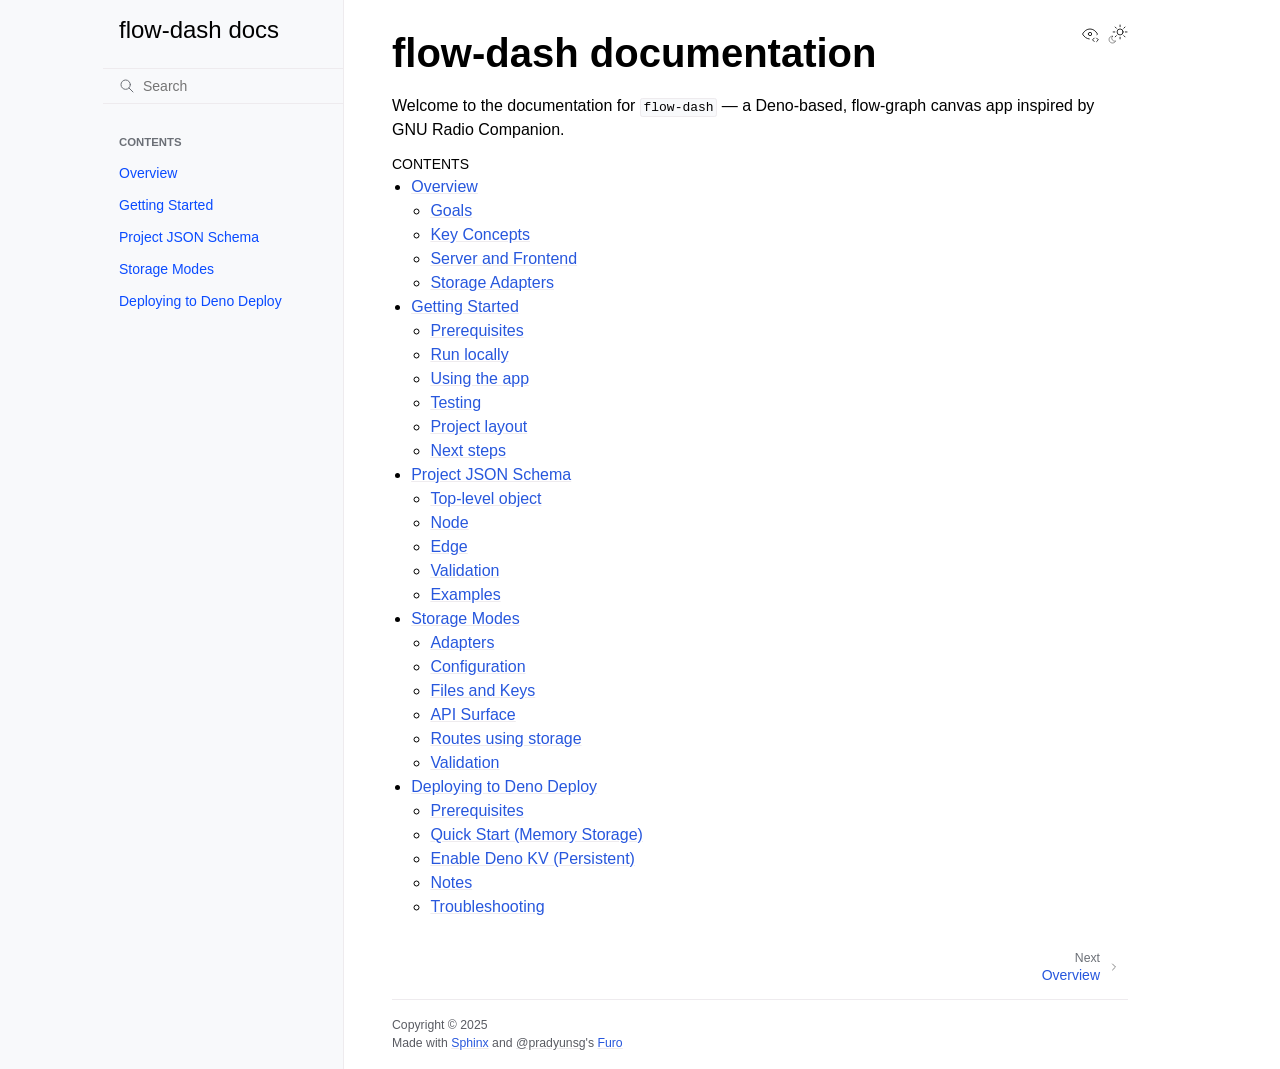
==== docs/_build/html/index.html @ 39cfc1a8 "Initial Commit attempting to eliminate Sphinx venv." ====
<!doctype html>
<html class="no-js" lang="en" data-content_root="./">
  <head><meta charset="utf-8">
    <meta name="viewport" content="width=device-width,initial-scale=1">
    <meta name="color-scheme" content="light dark"><meta name="viewport" content="width=device-width, initial-scale=1" />
<link rel="index" title="Index" href="genindex.html"><link rel="search" title="Search" href="search.html"><link rel="next" title="Overview" href="overview.html">

    <!-- Generated with Sphinx 8.2.3 and Furo 2025.09.25 -->
        <title>flow-dash docs</title>
      <link rel="stylesheet" type="text/css" href="_static/pygments.css?v=d111a655" />
    <link rel="stylesheet" type="text/css" href="_static/styles/furo.css?v=580074bf" />
    <link rel="stylesheet" type="text/css" href="_static/styles/furo-extensions.css?v=8dab3a3b" />
    
    


<style>
  body {
    --color-code-background: #f2f2f2;
  --color-code-foreground: #1e1e1e;
  
  }
  @media not print {
    body[data-theme="dark"] {
      --color-code-background: #202020;
  --color-code-foreground: #d0d0d0;
  
    }
    @media (prefers-color-scheme: dark) {
      body:not([data-theme="light"]) {
        --color-code-background: #202020;
  --color-code-foreground: #d0d0d0;
  
      }
    }
  }
</style></head>
  <body>
    
    <script>
      document.body.dataset.theme = localStorage.getItem("theme") || "auto";
    </script>
    

<svg xmlns="http://www.w3.org/2000/svg" style="display: none;">
  <symbol id="svg-toc" viewBox="0 0 24 24">
    <title>Contents</title>
    <svg stroke="currentColor" fill="currentColor" stroke-width="0" viewBox="0 0 1024 1024">
      <path d="M408 442h480c4.4 0 8-3.6 8-8v-56c0-4.4-3.6-8-8-8H408c-4.4 0-8 3.6-8 8v56c0 4.4 3.6 8 8 8zm-8 204c0 4.4 3.6 8 8 8h480c4.4 0 8-3.6 8-8v-56c0-4.4-3.6-8-8-8H408c-4.4 0-8 3.6-8 8v56zm504-486H120c-4.4 0-8 3.6-8 8v56c0 4.4 3.6 8 8 8h784c4.4 0 8-3.6 8-8v-56c0-4.4-3.6-8-8-8zm0 632H120c-4.4 0-8 3.6-8 8v56c0 4.4 3.6 8 8 8h784c4.4 0 8-3.6 8-8v-56c0-4.4-3.6-8-8-8zM115.4 518.9L271.7 642c5.8 4.6 14.4.5 14.4-6.9V388.9c0-7.4-8.5-11.5-14.4-6.9L115.4 505.1a8.74 8.74 0 0 0 0 13.8z"/>
    </svg>
  </symbol>
  <symbol id="svg-menu" viewBox="0 0 24 24">
    <title>Menu</title>
    <svg xmlns="http://www.w3.org/2000/svg" viewBox="0 0 24 24" fill="none" stroke="currentColor"
      stroke-width="2" stroke-linecap="round" stroke-linejoin="round" class="feather-menu">
      <line x1="3" y1="12" x2="21" y2="12"></line>
      <line x1="3" y1="6" x2="21" y2="6"></line>
      <line x1="3" y1="18" x2="21" y2="18"></line>
    </svg>
  </symbol>
  <symbol id="svg-arrow-right" viewBox="0 0 24 24">
    <title>Expand</title>
    <svg xmlns="http://www.w3.org/2000/svg" viewBox="0 0 24 24" fill="none" stroke="currentColor"
      stroke-width="2" stroke-linecap="round" stroke-linejoin="round" class="feather-chevron-right">
      <polyline points="9 18 15 12 9 6"></polyline>
    </svg>
  </symbol>
  <symbol id="svg-sun" viewBox="0 0 24 24">
    <title>Light mode</title>
    <svg xmlns="http://www.w3.org/2000/svg" viewBox="0 0 24 24" fill="none" stroke="currentColor"
      stroke-width="1" stroke-linecap="round" stroke-linejoin="round" class="feather-sun">
      <circle cx="12" cy="12" r="5"></circle>
      <line x1="12" y1="1" x2="12" y2="3"></line>
      <line x1="12" y1="21" x2="12" y2="23"></line>
      <line x1="4.22" y1="4.22" x2="5.64" y2="5.64"></line>
      <line x1="18.36" y1="18.36" x2="19.78" y2="19.78"></line>
      <line x1="1" y1="12" x2="3" y2="12"></line>
      <line x1="21" y1="12" x2="23" y2="12"></line>
      <line x1="4.22" y1="19.78" x2="5.64" y2="18.36"></line>
      <line x1="18.36" y1="5.64" x2="19.78" y2="4.22"></line>
    </svg>
  </symbol>
  <symbol id="svg-moon" viewBox="0 0 24 24">
    <title>Dark mode</title>
    <svg xmlns="http://www.w3.org/2000/svg" viewBox="0 0 24 24" fill="none" stroke="currentColor"
      stroke-width="1" stroke-linecap="round" stroke-linejoin="round" class="icon-tabler-moon">
      <path stroke="none" d="M0 0h24v24H0z" fill="none" />
      <path d="M12 3c.132 0 .263 0 .393 0a7.5 7.5 0 0 0 7.92 12.446a9 9 0 1 1 -8.313 -12.454z" />
    </svg>
  </symbol>
  <symbol id="svg-sun-with-moon" viewBox="0 0 24 24">
    <title>Auto light/dark, in light mode</title>
    <svg xmlns="http://www.w3.org/2000/svg" viewBox="0 0 24 24" fill="none" stroke="currentColor"
      stroke-width="1" stroke-linecap="round" stroke-linejoin="round"
      class="icon-custom-derived-from-feather-sun-and-tabler-moon">
      <path style="opacity: 50%" d="M 5.411 14.504 C 5.471 14.504 5.532 14.504 5.591 14.504 C 3.639 16.319 4.383 19.569 6.931 20.352 C 7.693 20.586 8.512 20.551 9.25 20.252 C 8.023 23.207 4.056 23.725 2.11 21.184 C 0.166 18.642 1.702 14.949 4.874 14.536 C 5.051 14.512 5.231 14.5 5.411 14.5 L 5.411 14.504 Z"/>
      <line x1="14.5" y1="3.25" x2="14.5" y2="1.25"/>
      <line x1="14.5" y1="15.85" x2="14.5" y2="17.85"/>
      <line x1="10.044" y1="5.094" x2="8.63" y2="3.68"/>
      <line x1="19" y1="14.05" x2="20.414" y2="15.464"/>
      <line x1="8.2" y1="9.55" x2="6.2" y2="9.55"/>
      <line x1="20.8" y1="9.55" x2="22.8" y2="9.55"/>
      <line x1="10.044" y1="14.006" x2="8.63" y2="15.42"/>
      <line x1="19" y1="5.05" x2="20.414" y2="3.636"/>
      <circle cx="14.5" cy="9.55" r="3.6"/>
    </svg>
  </symbol>
  <symbol id="svg-moon-with-sun" viewBox="0 0 24 24">
    <title>Auto light/dark, in dark mode</title>
    <svg xmlns="http://www.w3.org/2000/svg" viewBox="0 0 24 24" fill="none" stroke="currentColor"
      stroke-width="1" stroke-linecap="round" stroke-linejoin="round"
      class="icon-custom-derived-from-feather-sun-and-tabler-moon">
      <path d="M 8.282 7.007 C 8.385 7.007 8.494 7.007 8.595 7.007 C 5.18 10.184 6.481 15.869 10.942 17.24 C 12.275 17.648 13.706 17.589 15 17.066 C 12.851 22.236 5.91 23.143 2.505 18.696 C -0.897 14.249 1.791 7.786 7.342 7.063 C 7.652 7.021 7.965 7 8.282 7 L 8.282 7.007 Z"/>
      <line style="opacity: 50%" x1="18" y1="3.705" x2="18" y2="2.5"/>
      <line style="opacity: 50%" x1="18" y1="11.295" x2="18" y2="12.5"/>
      <line style="opacity: 50%" x1="15.316" y1="4.816" x2="14.464" y2="3.964"/>
      <line style="opacity: 50%" x1="20.711" y1="10.212" x2="21.563" y2="11.063"/>
      <line style="opacity: 50%" x1="14.205" y1="7.5" x2="13.001" y2="7.5"/>
      <line style="opacity: 50%" x1="21.795" y1="7.5" x2="23" y2="7.5"/>
      <line style="opacity: 50%" x1="15.316" y1="10.184" x2="14.464" y2="11.036"/>
      <line style="opacity: 50%" x1="20.711" y1="4.789" x2="21.563" y2="3.937"/>
      <circle style="opacity: 50%" cx="18" cy="7.5" r="2.169"/>
    </svg>
  </symbol>
  <symbol id="svg-pencil" viewBox="0 0 24 24">
    <svg xmlns="http://www.w3.org/2000/svg" viewBox="0 0 24 24" fill="none" stroke="currentColor"
      stroke-width="1" stroke-linecap="round" stroke-linejoin="round" class="icon-tabler-pencil-code">
      <path d="M4 20h4l10.5 -10.5a2.828 2.828 0 1 0 -4 -4l-10.5 10.5v4" />
      <path d="M13.5 6.5l4 4" />
      <path d="M20 21l2 -2l-2 -2" />
      <path d="M17 17l-2 2l2 2" />
    </svg>
  </symbol>
  <symbol id="svg-eye" viewBox="0 0 24 24">
    <svg xmlns="http://www.w3.org/2000/svg" viewBox="0 0 24 24" fill="none" stroke="currentColor"
      stroke-width="1" stroke-linecap="round" stroke-linejoin="round" class="icon-tabler-eye-code">
      <path stroke="none" d="M0 0h24v24H0z" fill="none" />
      <path d="M10 12a2 2 0 1 0 4 0a2 2 0 0 0 -4 0" />
      <path
        d="M11.11 17.958c-3.209 -.307 -5.91 -2.293 -8.11 -5.958c2.4 -4 5.4 -6 9 -6c3.6 0 6.6 2 9 6c-.21 .352 -.427 .688 -.647 1.008" />
      <path d="M20 21l2 -2l-2 -2" />
      <path d="M17 17l-2 2l2 2" />
    </svg>
  </symbol>
</svg>

<input type="checkbox" class="sidebar-toggle" name="__navigation" id="__navigation" aria-label="Toggle site navigation sidebar">
<input type="checkbox" class="sidebar-toggle" name="__toc" id="__toc" aria-label="Toggle table of contents sidebar">
<label class="overlay sidebar-overlay" for="__navigation"></label>
<label class="overlay toc-overlay" for="__toc"></label>

<a class="skip-to-content muted-link" href="#furo-main-content">Skip to content</a>



<div class="page">
  <header class="mobile-header">
    <div class="header-left">
      <label class="nav-overlay-icon" for="__navigation">
        <span class="icon"><svg><use href="#svg-menu"></use></svg></span>
      </label>
    </div>
    <div class="header-center">
      <a href="#"><div class="brand">flow-dash docs</div></a>
    </div>
    <div class="header-right">
      <div class="theme-toggle-container theme-toggle-header">
        <button class="theme-toggle" aria-label="Toggle Light / Dark / Auto color theme">
          <svg class="theme-icon-when-auto-light"><use href="#svg-sun-with-moon"></use></svg>
          <svg class="theme-icon-when-auto-dark"><use href="#svg-moon-with-sun"></use></svg>
          <svg class="theme-icon-when-dark"><use href="#svg-moon"></use></svg>
          <svg class="theme-icon-when-light"><use href="#svg-sun"></use></svg>
        </button>
      </div>
      <label class="toc-overlay-icon toc-header-icon no-toc" for="__toc">
        <span class="icon"><svg><use href="#svg-toc"></use></svg></span>
      </label>
    </div>
  </header>
  <aside class="sidebar-drawer">
    <div class="sidebar-container">
      
      <div class="sidebar-sticky"><a class="sidebar-brand" href="#">
  
  <span class="sidebar-brand-text">flow-dash docs</span>
  
</a><form class="sidebar-search-container" method="get" action="search.html" role="search">
  <input class="sidebar-search" placeholder="Search" name="q" aria-label="Search">
  <input type="hidden" name="check_keywords" value="yes">
  <input type="hidden" name="area" value="default">
</form>
<div id="searchbox"></div><div class="sidebar-scroll"><div class="sidebar-tree">
  <p class="caption" role="heading"><span class="caption-text">Contents</span></p>
<ul>
<li class="toctree-l1"><a class="reference internal" href="overview.html">Overview</a></li>
<li class="toctree-l1"><a class="reference internal" href="getting_started.html">Getting Started</a></li>
<li class="toctree-l1"><a class="reference internal" href="schema.html">Project JSON Schema</a></li>
<li class="toctree-l1"><a class="reference internal" href="storage.html">Storage Modes</a></li>
<li class="toctree-l1"><a class="reference internal" href="deploy.html">Deploying to Deno Deploy</a></li>
</ul>

</div>
</div>

      </div>
      
    </div>
  </aside>
  <div class="main">
    <div class="content">
      <div class="article-container">
        <a href="#" class="back-to-top muted-link">
          <svg xmlns="http://www.w3.org/2000/svg" viewBox="0 0 24 24">
            <path d="M13 20h-2V8l-5.5 5.5-1.42-1.42L12 4.16l7.92 7.92-1.42 1.42L13 8v12z"></path>
          </svg>
          <span>Back to top</span>
        </a>
        <div class="content-icon-container">
          <div class="view-this-page">
  <a class="muted-link" href="_sources/index.rst.txt" title="View this page">
    <svg><use href="#svg-eye"></use></svg>
    <span class="visually-hidden">View this page</span>
  </a>
</div>
<div class="theme-toggle-container theme-toggle-content">
            <button class="theme-toggle" aria-label="Toggle Light / Dark / Auto color theme">
              <svg class="theme-icon-when-auto-light"><use href="#svg-sun-with-moon"></use></svg>
              <svg class="theme-icon-when-auto-dark"><use href="#svg-moon-with-sun"></use></svg>
              <svg class="theme-icon-when-dark"><use href="#svg-moon"></use></svg>
              <svg class="theme-icon-when-light"><use href="#svg-sun"></use></svg>
            </button>
          </div>
          <label class="toc-overlay-icon toc-content-icon no-toc" for="__toc">
            <span class="icon"><svg><use href="#svg-toc"></use></svg></span>
          </label>
        </div>
        <article role="main" id="furo-main-content">
          <section id="flow-dash-documentation">
<h1>flow-dash documentation<a class="headerlink" href="#flow-dash-documentation" title="Link to this heading">¶</a></h1>
<p>Welcome to the documentation for <code class="docutils literal notranslate"><span class="pre">flow-dash</span></code> — a Deno-based, flow-graph canvas app inspired by GNU Radio Companion.</p>
<div class="toctree-wrapper compound">
<p class="caption" role="heading"><span class="caption-text">Contents</span></p>
<ul>
<li class="toctree-l1"><a class="reference internal" href="overview.html">Overview</a><ul>
<li class="toctree-l2"><a class="reference internal" href="overview.html#goals">Goals</a></li>
<li class="toctree-l2"><a class="reference internal" href="overview.html#key-concepts">Key Concepts</a></li>
<li class="toctree-l2"><a class="reference internal" href="overview.html#server-and-frontend">Server and Frontend</a></li>
<li class="toctree-l2"><a class="reference internal" href="overview.html#storage-adapters">Storage Adapters</a></li>
</ul>
</li>
<li class="toctree-l1"><a class="reference internal" href="getting_started.html">Getting Started</a><ul>
<li class="toctree-l2"><a class="reference internal" href="getting_started.html#prerequisites">Prerequisites</a></li>
<li class="toctree-l2"><a class="reference internal" href="getting_started.html#run-locally">Run locally</a></li>
<li class="toctree-l2"><a class="reference internal" href="getting_started.html#using-the-app">Using the app</a></li>
<li class="toctree-l2"><a class="reference internal" href="getting_started.html#testing">Testing</a></li>
<li class="toctree-l2"><a class="reference internal" href="getting_started.html#project-layout">Project layout</a></li>
<li class="toctree-l2"><a class="reference internal" href="getting_started.html#next-steps">Next steps</a></li>
</ul>
</li>
<li class="toctree-l1"><a class="reference internal" href="schema.html">Project JSON Schema</a><ul>
<li class="toctree-l2"><a class="reference internal" href="schema.html#top-level-object">Top-level object</a></li>
<li class="toctree-l2"><a class="reference internal" href="schema.html#node">Node</a></li>
<li class="toctree-l2"><a class="reference internal" href="schema.html#edge">Edge</a></li>
<li class="toctree-l2"><a class="reference internal" href="schema.html#validation">Validation</a></li>
<li class="toctree-l2"><a class="reference internal" href="schema.html#examples">Examples</a></li>
</ul>
</li>
<li class="toctree-l1"><a class="reference internal" href="storage.html">Storage Modes</a><ul>
<li class="toctree-l2"><a class="reference internal" href="storage.html#adapters">Adapters</a></li>
<li class="toctree-l2"><a class="reference internal" href="storage.html#configuration">Configuration</a></li>
<li class="toctree-l2"><a class="reference internal" href="storage.html#files-and-keys">Files and Keys</a></li>
<li class="toctree-l2"><a class="reference internal" href="storage.html#api-surface">API Surface</a></li>
<li class="toctree-l2"><a class="reference internal" href="storage.html#routes-using-storage">Routes using storage</a></li>
<li class="toctree-l2"><a class="reference internal" href="storage.html#validation">Validation</a></li>
</ul>
</li>
<li class="toctree-l1"><a class="reference internal" href="deploy.html">Deploying to Deno Deploy</a><ul>
<li class="toctree-l2"><a class="reference internal" href="deploy.html#prerequisites">Prerequisites</a></li>
<li class="toctree-l2"><a class="reference internal" href="deploy.html#quick-start-memory-storage">Quick Start (Memory Storage)</a></li>
<li class="toctree-l2"><a class="reference internal" href="deploy.html#enable-deno-kv-persistent">Enable Deno KV (Persistent)</a></li>
<li class="toctree-l2"><a class="reference internal" href="deploy.html#notes">Notes</a></li>
<li class="toctree-l2"><a class="reference internal" href="deploy.html#troubleshooting">Troubleshooting</a></li>
</ul>
</li>
</ul>
</div>
</section>

        </article>
      </div>
      <footer>
        
        <div class="related-pages">
          <a class="next-page" href="overview.html">
              <div class="page-info">
                <div class="context">
                  <span>Next</span>
                </div>
                <div class="title">Overview</div>
              </div>
              <svg class="furo-related-icon"><use href="#svg-arrow-right"></use></svg>
            </a>
          
        </div>
        <div class="bottom-of-page">
          <div class="left-details">
            <div class="copyright">
                Copyright &#169; 2025
            </div>
            Made with <a href="https://www.sphinx-doc.org/">Sphinx</a> and <a class="muted-link" href="https://pradyunsg.me">@pradyunsg</a>'s
            
            <a href="https://github.com/pradyunsg/furo">Furo</a>
            
          </div>
          <div class="right-details">
            
          </div>
        </div>
        
      </footer>
    </div>
    <aside class="toc-drawer no-toc">
      
      
      
    </aside>
  </div>
</div><script src="_static/documentation_options.js?v=5929fcd5"></script>
    <script src="_static/doctools.js?v=9bcbadda"></script>
    <script src="_static/sphinx_highlight.js?v=dc90522c"></script>
    <script src="_static/scripts/furo.js?v=46bd48cc"></script>
    </body>
</html>
---- docs/_build/html/_static/pygments.css ----
.highlight pre { line-height: 125%; }
.highlight td.linenos .normal { color: inherit; background-color: transparent; padding-left: 5px; padding-right: 5px; }
.highlight span.linenos { color: inherit; background-color: transparent; padding-left: 5px; padding-right: 5px; }
.highlight td.linenos .special { color: #000000; background-color: #ffffc0; padding-left: 5px; padding-right: 5px; }
.highlight span.linenos.special { color: #000000; background-color: #ffffc0; padding-left: 5px; padding-right: 5px; }
.highlight .hll { background-color: #fdf2e2 }
.highlight { background: #f2f2f2; color: #1E1E1E }
.highlight .c { color: #515151 } /* Comment */
.highlight .err { color: #D71835 } /* Error */
.highlight .k { color: #8045E5 } /* Keyword */
.highlight .l { color: #7F4707 } /* Literal */
.highlight .n { color: #1E1E1E } /* Name */
.highlight .o { color: #163 } /* Operator */
.highlight .p { color: #1E1E1E } /* Punctuation */
.highlight .ch { color: #515151 } /* Comment.Hashbang */
.highlight .cm { color: #515151 } /* Comment.Multiline */
.highlight .cp { color: #515151 } /* Comment.Preproc */
.highlight .cpf { color: #515151 } /* Comment.PreprocFile */
.highlight .c1 { color: #515151 } /* Comment.Single */
.highlight .cs { color: #515151 } /* Comment.Special */
.highlight .gd { color: #00749C } /* Generic.Deleted */
.highlight .ge { font-style: italic } /* Generic.Emph */
.highlight .gh { color: #00749C } /* Generic.Heading */
.highlight .gs { font-weight: bold } /* Generic.Strong */
.highlight .gu { color: #00749C } /* Generic.Subheading */
.highlight .kc { color: #8045E5 } /* Keyword.Constant */
.highlight .kd { color: #8045E5 } /* Keyword.Declaration */
.highlight .kn { color: #8045E5 } /* Keyword.Namespace */
.highlight .kp { color: #8045E5 } /* Keyword.Pseudo */
.highlight .kr { color: #8045E5 } /* Keyword.Reserved */
.highlight .kt { color: #7F4707 } /* Keyword.Type */
.highlight .ld { color: #7F4707 } /* Literal.Date */
.highlight .m { color: #7F4707 } /* Literal.Number */
.highlight .s { color: #163 } /* Literal.String */
.highlight .na { color: #7F4707 } /* Name.Attribute */
.highlight .nb { color: #7F4707 } /* Name.Builtin */
.highlight .nc { color: #00749C } /* Name.Class */
.highlight .no { color: #00749C } /* Name.Constant */
.highlight .nd { color: #7F4707 } /* Name.Decorator */
.highlight .ni { color: #163 } /* Name.Entity */
.highlight .ne { color: #8045E5 } /* Name.Exception */
.highlight .nf { color: #00749C } /* Name.Function */
.highlight .nl { color: #7F4707 } /* Name.Label */
.highlight .nn { color: #1E1E1E } /* Name.Namespace */
.highlight .nx { color: #1E1E1E } /* Name.Other */
.highlight .py { color: #00749C } /* Name.Property */
.highlight .nt { color: #00749C } /* Name.Tag */
.highlight .nv { color: #D71835 } /* Name.Variable */
.highlight .ow { color: #8045E5 } /* Operator.Word */
.highlight .pm { color: #1E1E1E } /* Punctuation.Marker */
.highlight .w { color: #1E1E1E } /* Text.Whitespace */
.highlight .mb { color: #7F4707 } /* Literal.Number.Bin */
.highlight .mf { color: #7F4707 } /* Literal.Number.Float */
.highlight .mh { color: #7F4707 } /* Literal.Number.Hex */
.highlight .mi { color: #7F4707 } /* Literal.Number.Integer */
.highlight .mo { color: #7F4707 } /* Literal.Number.Oct */
.highlight .sa { color: #163 } /* Literal.String.Affix */
.highlight .sb { color: #163 } /* Literal.String.Backtick */
.highlight .sc { color: #163 } /* Literal.String.Char */
.highlight .dl { color: #163 } /* Literal.String.Delimiter */
.highlight .sd { color: #163 } /* Literal.String.Doc */
.highlight .s2 { color: #163 } /* Literal.String.Double */
.highlight .se { color: #163 } /* Literal.String.Escape */
.highlight .sh { color: #163 } /* Literal.String.Heredoc */
.highlight .si { color: #163 } /* Literal.String.Interpol */
.highlight .sx { color: #163 } /* Literal.String.Other */
.highlight .sr { color: #D71835 } /* Literal.String.Regex */
.highlight .s1 { color: #163 } /* Literal.String.Single */
.highlight .ss { color: #00749C } /* Literal.String.Symbol */
.highlight .bp { color: #7F4707 } /* Name.Builtin.Pseudo */
.highlight .fm { color: #00749C } /* Name.Function.Magic */
.highlight .vc { color: #D71835 } /* Name.Variable.Class */
.highlight .vg { color: #D71835 } /* Name.Variable.Global */
.highlight .vi { color: #D71835 } /* Name.Variable.Instance */
.highlight .vm { color: #7F4707 } /* Name.Variable.Magic */
.highlight .il { color: #7F4707 } /* Literal.Number.Integer.Long */
@media not print {
body[data-theme="dark"] .highlight pre { line-height: 125%; }
body[data-theme="dark"] .highlight td.linenos .normal { color: #aaaaaa; background-color: transparent; padding-left: 5px; padding-right: 5px; }
body[data-theme="dark"] .highlight span.linenos { color: #aaaaaa; background-color: transparent; padding-left: 5px; padding-right: 5px; }
body[data-theme="dark"] .highlight td.linenos .special { color: #000000; background-color: #ffffc0; padding-left: 5px; padding-right: 5px; }
body[data-theme="dark"] .highlight span.linenos.special { color: #000000; background-color: #ffffc0; padding-left: 5px; padding-right: 5px; }
body[data-theme="dark"] .highlight .hll { background-color: #404040 }
body[data-theme="dark"] .highlight { background: #202020; color: #D0D0D0 }
body[data-theme="dark"] .highlight .c { color: #ABABAB; font-style: italic } /* Comment */
body[data-theme="dark"] .highlight .err { color: #A61717; background-color: #E3D2D2 } /* Error */
body[data-theme="dark"] .highlight .esc { color: #D0D0D0 } /* Escape */
body[data-theme="dark"] .highlight .g { color: #D0D0D0 } /* Generic */
body[data-theme="dark"] .highlight .k { color: #6EBF26; font-weight: bold } /* Keyword */
body[data-theme="dark"] .highlight .l { color: #D0D0D0 } /* Literal */
body[data-theme="dark"] .highlight .n { color: #D0D0D0 } /* Name */
body[data-theme="dark"] .highlight .o { color: #D0D0D0 } /* Operator */
body[data-theme="dark"] .highlight .x { color: #D0D0D0 } /* Other */
body[data-theme="dark"] .highlight .p { color: #D0D0D0 } /* Punctuation */
body[data-theme="dark"] .highlight .ch { color: #ABABAB; font-style: italic } /* Comment.Hashbang */
body[data-theme="dark"] .highlight .cm { color: #ABABAB; font-style: italic } /* Comment.Multiline */
body[data-theme="dark"] .highlight .cp { color: #FF3A3A; font-weight: bold } /* Comment.Preproc */
body[data-theme="dark"] .highlight .cpf { color: #ABABAB; font-style: italic } /* Comment.PreprocFile */
body[data-theme="dark"] .highlight .c1 { color: #ABABAB; font-style: italic } /* Comment.Single */
body[data-theme="dark"] .highlight .cs { color: #E50808; font-weight: bold; background-color: #520000 } /* Comment.Special */
body[data-theme="dark"] .highlight .gd { color: #FF3A3A } /* Generic.Deleted */
body[data-theme="dark"] .highlight .ge { color: #D0D0D0; font-style: italic } /* Generic.Emph */
body[data-theme="dark"] .highlight .ges { color: #D0D0D0; font-weight: bold; font-style: italic } /* Generic.EmphStrong */
body[data-theme="dark"] .highlight .gr { color: #FF3A3A } /* Generic.Error */
body[data-theme="dark"] .highlight .gh { color: #FFF; font-weight: bold } /* Generic.Heading */
body[data-theme="dark"] .highlight .gi { color: #589819 } /* Generic.Inserted */
body[data-theme="dark"] .highlight .go { color: #CCC } /* Generic.Output */
body[data-theme="dark"] .highlight .gp { color: #AAA } /* Generic.Prompt */
body[data-theme="dark"] .highlight .gs { color: #D0D0D0; font-weight: bold } /* Generic.Strong */
body[data-theme="dark"] .highlight .gu { color: #FFF; text-decoration: underline } /* Generic.Subheading */
body[data-theme="dark"] .highlight .gt { color: #FF3A3A } /* Generic.Traceback */
body[data-theme="dark"] .highlight .kc { color: #6EBF26; font-weight: bold } /* Keyword.Constant */
body[data-theme="dark"] .highlight .kd { color: #6EBF26; font-weight: bold } /* Keyword.Declaration */
body[data-theme="dark"] .highlight .kn { color: #6EBF26; font-weight: bold } /* Keyword.Namespace */
body[data-theme="dark"] .highlight .kp { color: #6EBF26 } /* Keyword.Pseudo */
body[data-theme="dark"] .highlight .kr { color: #6EBF26; font-weight: bold } /* Keyword.Reserved */
body[data-theme="dark"] .highlight .kt { color: #6EBF26; font-weight: bold } /* Keyword.Type */
body[data-theme="dark"] .highlight .ld { color: #D0D0D0 } /* Literal.Date */
body[data-theme="dark"] .highlight .m { color: #51B2FD } /* Literal.Number */
body[data-theme="dark"] .highlight .s { color: #ED9D13 } /* Literal.String */
body[data-theme="dark"] .highlight .na { color: #BBB } /* Name.Attribute */
body[data-theme="dark"] .highlight .nb { color: #2FBCCD } /* Name.Builtin */
body[data-theme="dark"] .highlight .nc { color: #71ADFF; text-decoration: underline } /* Name.Class */
body[data-theme="dark"] .highlight .no { color: #40FFFF } /* Name.Constant */
body[data-theme="dark"] .highlight .nd { color: #FFA500 } /* Name.Decorator */
body[data-theme="dark"] .highlight .ni { color: #D0D0D0 } /* Name.Entity */
body[data-theme="dark"] .highlight .ne { color: #BBB } /* Name.Exception */
body[data-theme="dark"] .highlight .nf { color: #71ADFF } /* Name.Function */
body[data-theme="dark"] .highlight .nl { color: #D0D0D0 } /* Name.Label */
body[data-theme="dark"] .highlight .nn { color: #71ADFF; text-decoration: underline } /* Name.Namespace */
body[data-theme="dark"] .highlight .nx { color: #D0D0D0 } /* Name.Other */
body[data-theme="dark"] .highlight .py { color: #D0D0D0 } /* Name.Property */
body[data-theme="dark"] .highlight .nt { color: #6EBF26; font-weight: bold } /* Name.Tag */
body[data-theme="dark"] .highlight .nv { color: #40FFFF } /* Name.Variable */
body[data-theme="dark"] .highlight .ow { color: #6EBF26; font-weight: bold } /* Operator.Word */
body[data-theme="dark"] .highlight .pm { color: #D0D0D0 } /* Punctuation.Marker */
body[data-theme="dark"] .highlight .w { color: #666 } /* Text.Whitespace */
body[data-theme="dark"] .highlight .mb { color: #51B2FD } /* Literal.Number.Bin */
body[data-theme="dark"] .highlight .mf { color: #51B2FD } /* Literal.Number.Float */
body[data-theme="dark"] .highlight .mh { color: #51B2FD } /* Literal.Number.Hex */
body[data-theme="dark"] .highlight .mi { color: #51B2FD } /* Literal.Number.Integer */
body[data-theme="dark"] .highlight .mo { color: #51B2FD } /* Literal.Number.Oct */
body[data-theme="dark"] .highlight .sa { color: #ED9D13 } /* Literal.String.Affix */
body[data-theme="dark"] .highlight .sb { color: #ED9D13 } /* Literal.String.Backtick */
body[data-theme="dark"] .highlight .sc { color: #ED9D13 } /* Literal.String.Char */
body[data-theme="dark"] .highlight .dl { color: #ED9D13 } /* Literal.String.Delimiter */
body[data-theme="dark"] .highlight .sd { color: #ED9D13 } /* Literal.String.Doc */
body[data-theme="dark"] .highlight .s2 { color: #ED9D13 } /* Literal.String.Double */
body[data-theme="dark"] .highlight .se { color: #ED9D13 } /* Literal.String.Escape */
body[data-theme="dark"] .highlight .sh { color: #ED9D13 } /* Literal.String.Heredoc */
body[data-theme="dark"] .highlight .si { color: #ED9D13 } /* Literal.String.Interpol */
body[data-theme="dark"] .highlight .sx { color: #FFA500 } /* Literal.String.Other */
body[data-theme="dark"] .highlight .sr { color: #ED9D13 } /* Literal.String.Regex */
body[data-theme="dark"] .highlight .s1 { color: #ED9D13 } /* Literal.String.Single */
body[data-theme="dark"] .highlight .ss { color: #ED9D13 } /* Literal.String.Symbol */
body[data-theme="dark"] .highlight .bp { color: #2FBCCD } /* Name.Builtin.Pseudo */
body[data-theme="dark"] .highlight .fm { color: #71ADFF } /* Name.Function.Magic */
body[data-theme="dark"] .highlight .vc { color: #40FFFF } /* Name.Variable.Class */
body[data-theme="dark"] .highlight .vg { color: #40FFFF } /* Name.Variable.Global */
body[data-theme="dark"] .highlight .vi { color: #40FFFF } /* Name.Variable.Instance */
body[data-theme="dark"] .highlight .vm { color: #40FFFF } /* Name.Variable.Magic */
body[data-theme="dark"] .highlight .il { color: #51B2FD } /* Literal.Number.Integer.Long */
@media (prefers-color-scheme: dark) {
body:not([data-theme="light"]) .highlight pre { line-height: 125%; }
body:not([data-theme="light"]) .highlight td.linenos .normal { color: #aaaaaa; background-color: transparent; padding-left: 5px; padding-right: 5px; }
body:not([data-theme="light"]) .highlight span.linenos { color: #aaaaaa; background-color: transparent; padding-left: 5px; padding-right: 5px; }
body:not([data-theme="light"]) .highlight td.linenos .special { color: #000000; background-color: #ffffc0; padding-left: 5px; padding-right: 5px; }
body:not([data-theme="light"]) .highlight span.linenos.special { color: #000000; background-color: #ffffc0; padding-left: 5px; padding-right: 5px; }
body:not([data-theme="light"]) .highlight .hll { background-color: #404040 }
body:not([data-theme="light"]) .highlight { background: #202020; color: #D0D0D0 }
body:not([data-theme="light"]) .highlight .c { color: #ABABAB; font-style: italic } /* Comment */
body:not([data-theme="light"]) .highlight .err { color: #A61717; background-color: #E3D2D2 } /* Error */
body:not([data-theme="light"]) .highlight .esc { color: #D0D0D0 } /* Escape */
body:not([data-theme="light"]) .highlight .g { color: #D0D0D0 } /* Generic */
body:not([data-theme="light"]) .highlight .k { color: #6EBF26; font-weight: bold } /* Keyword */
body:not([data-theme="light"]) .highlight .l { color: #D0D0D0 } /* Literal */
body:not([data-theme="light"]) .highlight .n { color: #D0D0D0 } /* Name */
body:not([data-theme="light"]) .highlight .o { color: #D0D0D0 } /* Operator */
body:not([data-theme="light"]) .highlight .x { color: #D0D0D0 } /* Other */
body:not([data-theme="light"]) .highlight .p { color: #D0D0D0 } /* Punctuation */
body:not([data-theme="light"]) .highlight .ch { color: #ABABAB; font-style: italic } /* Comment.Hashbang */
body:not([data-theme="light"]) .highlight .cm { color: #ABABAB; font-style: italic } /* Comment.Multiline */
body:not([data-theme="light"]) .highlight .cp { color: #FF3A3A; font-weight: bold } /* Comment.Preproc */
body:not([data-theme="light"]) .highlight .cpf { color: #ABABAB; font-style: italic } /* Comment.PreprocFile */
body:not([data-theme="light"]) .highlight .c1 { color: #ABABAB; font-style: italic } /* Comment.Single */
body:not([data-theme="light"]) .highlight .cs { color: #E50808; font-weight: bold; background-color: #520000 } /* Comment.Special */
body:not([data-theme="light"]) .highlight .gd { color: #FF3A3A } /* Generic.Deleted */
body:not([data-theme="light"]) .highlight .ge { color: #D0D0D0; font-style: italic } /* Generic.Emph */
body:not([data-theme="light"]) .highlight .ges { color: #D0D0D0; font-weight: bold; font-style: italic } /* Generic.EmphStrong */
body:not([data-theme="light"]) .highlight .gr { color: #FF3A3A } /* Generic.Error */
body:not([data-theme="light"]) .highlight .gh { color: #FFF; font-weight: bold } /* Generic.Heading */
body:not([data-theme="light"]) .highlight .gi { color: #589819 } /* Generic.Inserted */
body:not([data-theme="light"]) .highlight .go { color: #CCC } /* Generic.Output */
body:not([data-theme="light"]) .highlight .gp { color: #AAA } /* Generic.Prompt */
body:not([data-theme="light"]) .highlight .gs { color: #D0D0D0; font-weight: bold } /* Generic.Strong */
body:not([data-theme="light"]) .highlight .gu { color: #FFF; text-decoration: underline } /* Generic.Subheading */
body:not([data-theme="light"]) .highlight .gt { color: #FF3A3A } /* Generic.Traceback */
body:not([data-theme="light"]) .highlight .kc { color: #6EBF26; font-weight: bold } /* Keyword.Constant */
body:not([data-theme="light"]) .highlight .kd { color: #6EBF26; font-weight: bold } /* Keyword.Declaration */
body:not([data-theme="light"]) .highlight .kn { color: #6EBF26; font-weight: bold } /* Keyword.Namespace */
body:not([data-theme="light"]) .highlight .kp { color: #6EBF26 } /* Keyword.Pseudo */
body:not([data-theme="light"]) .highlight .kr { color: #6EBF26; font-weight: bold } /* Keyword.Reserved */
body:not([data-theme="light"]) .highlight .kt { color: #6EBF26; font-weight: bold } /* Keyword.Type */
body:not([data-theme="light"]) .highlight .ld { color: #D0D0D0 } /* Literal.Date */
body:not([data-theme="light"]) .highlight .m { color: #51B2FD } /* Literal.Number */
body:not([data-theme="light"]) .highlight .s { color: #ED9D13 } /* Literal.String */
body:not([data-theme="light"]) .highlight .na { color: #BBB } /* Name.Attribute */
body:not([data-theme="light"]) .highlight .nb { color: #2FBCCD } /* Name.Builtin */
body:not([data-theme="light"]) .highlight .nc { color: #71ADFF; text-decoration: underline } /* Name.Class */
body:not([data-theme="light"]) .highlight .no { color: #40FFFF } /* Name.Constant */
body:not([data-theme="light"]) .highlight .nd { color: #FFA500 } /* Name.Decorator */
body:not([data-theme="light"]) .highlight .ni { color: #D0D0D0 } /* Name.Entity */
body:not([data-theme="light"]) .highlight .ne { color: #BBB } /* Name.Exception */
body:not([data-theme="light"]) .highlight .nf { color: #71ADFF } /* Name.Function */
body:not([data-theme="light"]) .highlight .nl { color: #D0D0D0 } /* Name.Label */
body:not([data-theme="light"]) .highlight .nn { color: #71ADFF; text-decoration: underline } /* Name.Namespace */
body:not([data-theme="light"]) .highlight .nx { color: #D0D0D0 } /* Name.Other */
body:not([data-theme="light"]) .highlight .py { color: #D0D0D0 } /* Name.Property */
body:not([data-theme="light"]) .highlight .nt { color: #6EBF26; font-weight: bold } /* Name.Tag */
body:not([data-theme="light"]) .highlight .nv { color: #40FFFF } /* Name.Variable */
body:not([data-theme="light"]) .highlight .ow { color: #6EBF26; font-weight: bold } /* Operator.Word */
body:not([data-theme="light"]) .highlight .pm { color: #D0D0D0 } /* Punctuation.Marker */
body:not([data-theme="light"]) .highlight .w { color: #666 } /* Text.Whitespace */
body:not([data-theme="light"]) .highlight .mb { color: #51B2FD } /* Literal.Number.Bin */
body:not([data-theme="light"]) .highlight .mf { color: #51B2FD } /* Literal.Number.Float */
body:not([data-theme="light"]) .highlight .mh { color: #51B2FD } /* Literal.Number.Hex */
body:not([data-theme="light"]) .highlight .mi { color: #51B2FD } /* Literal.Number.Integer */
body:not([data-theme="light"]) .highlight .mo { color: #51B2FD } /* Literal.Number.Oct */
body:not([data-theme="light"]) .highlight .sa { color: #ED9D13 } /* Literal.String.Affix */
body:not([data-theme="light"]) .highlight .sb { color: #ED9D13 } /* Literal.String.Backtick */
body:not([data-theme="light"]) .highlight .sc { color: #ED9D13 } /* Literal.String.Char */
body:not([data-theme="light"]) .highlight .dl { color: #ED9D13 } /* Literal.String.Delimiter */
body:not([data-theme="light"]) .highlight .sd { color: #ED9D13 } /* Literal.String.Doc */
body:not([data-theme="light"]) .highlight .s2 { color: #ED9D13 } /* Literal.String.Double */
body:not([data-theme="light"]) .highlight .se { color: #ED9D13 } /* Literal.String.Escape */
body:not([data-theme="light"]) .highlight .sh { color: #ED9D13 } /* Literal.String.Heredoc */
body:not([data-theme="light"]) .highlight .si { color: #ED9D13 } /* Literal.String.Interpol */
body:not([data-theme="light"]) .highlight .sx { color: #FFA500 } /* Literal.String.Other */
body:not([data-theme="light"]) .highlight .sr { color: #ED9D13 } /* Literal.String.Regex */
body:not([data-theme="light"]) .highlight .s1 { color: #ED9D13 } /* Literal.String.Single */
body:not([data-theme="light"]) .highlight .ss { color: #ED9D13 } /* Literal.String.Symbol */
body:not([data-theme="light"]) .highlight .bp { color: #2FBCCD } /* Name.Builtin.Pseudo */
body:not([data-theme="light"]) .highlight .fm { color: #71ADFF } /* Name.Function.Magic */
body:not([data-theme="light"]) .highlight .vc { color: #40FFFF } /* Name.Variable.Class */
body:not([data-theme="light"]) .highlight .vg { color: #40FFFF } /* Name.Variable.Global */
body:not([data-theme="light"]) .highlight .vi { color: #40FFFF } /* Name.Variable.Instance */
body:not([data-theme="light"]) .highlight .vm { color: #40FFFF } /* Name.Variable.Magic */
body:not([data-theme="light"]) .highlight .il { color: #51B2FD } /* Literal.Number.Integer.Long */
}
}
---- docs/_build/html/_static/styles/furo-extensions.css ----
#furo-sidebar-ad-placement{padding:var(--sidebar-item-spacing-vertical) var(--sidebar-item-spacing-horizontal)}#furo-sidebar-ad-placement .ethical-sidebar{background:var(--color-background-secondary);border:none;box-shadow:none}#furo-sidebar-ad-placement .ethical-sidebar:hover{background:var(--color-background-hover)}#furo-sidebar-ad-placement .ethical-sidebar a{color:var(--color-foreground-primary)}#furo-sidebar-ad-placement .ethical-callout a{color:var(--color-foreground-secondary)!important}#furo-readthedocs-versions{background:transparent;display:block;position:static;width:100%}#furo-readthedocs-versions .rst-versions{background:#1a1c1e}#furo-readthedocs-versions .rst-current-version{background:var(--color-sidebar-item-background);cursor:unset}#furo-readthedocs-versions .rst-current-version:hover{background:var(--color-sidebar-item-background)}#furo-readthedocs-versions .rst-current-version .fa-book{color:var(--color-foreground-primary)}#furo-readthedocs-versions>.rst-other-versions{padding:0}#furo-readthedocs-versions>.rst-other-versions small{opacity:1}#furo-readthedocs-versions .injected .rst-versions{position:unset}#furo-readthedocs-versions:focus-within,#furo-readthedocs-versions:hover{box-shadow:0 0 0 1px var(--color-sidebar-background-border)}#furo-readthedocs-versions:focus-within .rst-current-version,#furo-readthedocs-versions:hover .rst-current-version{background:#1a1c1e;font-size:inherit;height:auto;line-height:inherit;padding:12px;text-align:right}#furo-readthedocs-versions:focus-within .rst-current-version .fa-book,#furo-readthedocs-versions:hover .rst-current-version .fa-book{color:#fff;float:left}#furo-readthedocs-versions:focus-within .fa-caret-down,#furo-readthedocs-versions:hover .fa-caret-down{display:none}#furo-readthedocs-versions:focus-within .injected,#furo-readthedocs-versions:focus-within .rst-current-version,#furo-readthedocs-versions:focus-within .rst-other-versions,#furo-readthedocs-versions:hover .injected,#furo-readthedocs-versions:hover .rst-current-version,#furo-readthedocs-versions:hover .rst-other-versions{display:block}#furo-readthedocs-versions:focus-within>.rst-current-version,#furo-readthedocs-versions:hover>.rst-current-version{display:none}.highlight:hover button.copybtn{color:var(--color-code-foreground)}.highlight button.copybtn{align-items:center;background-color:var(--color-code-background);border:none;color:var(--color-background-item);cursor:pointer;height:1.25em;right:.5rem;top:.625rem;transition:color .3s,opacity .3s;width:1.25em}.highlight button.copybtn:hover{background-color:var(--color-code-background);color:var(--color-brand-content)}.highlight button.copybtn:after{background-color:transparent;color:var(--color-code-foreground);display:none}.highlight button.copybtn.success{color:#22863a;transition:color 0s}.highlight button.copybtn.success:after{display:block}.highlight button.copybtn svg{padding:0}body{--sd-color-primary:var(--color-brand-primary);--sd-color-primary-highlight:var(--color-brand-content);--sd-color-primary-text:var(--color-background-primary);--sd-color-shadow:rgba(0,0,0,.05);--sd-color-card-border:var(--color-card-border);--sd-color-card-border-hover:var(--color-brand-content);--sd-color-card-background:var(--color-card-background);--sd-color-card-text:var(--color-foreground-primary);--sd-color-card-header:var(--color-card-marginals-background);--sd-color-card-footer:var(--color-card-marginals-background);--sd-color-tabs-label-active:var(--color-brand-content);--sd-color-tabs-label-hover:var(--color-foreground-muted);--sd-color-tabs-label-inactive:var(--color-foreground-muted);--sd-color-tabs-underline-active:var(--color-brand-content);--sd-color-tabs-underline-hover:var(--color-foreground-border);--sd-color-tabs-underline-inactive:var(--color-background-border);--sd-color-tabs-overline:var(--color-background-border);--sd-color-tabs-underline:var(--color-background-border)}.sd-tab-content{box-shadow:0 -2px var(--sd-color-tabs-overline),0 1px var(--sd-color-tabs-underline)}.sd-card{box-shadow:0 .1rem .25rem var(--sd-color-shadow),0 0 .0625rem rgba(0,0,0,.1)}.sd-shadow-sm{box-shadow:0 .1rem .25rem var(--sd-color-shadow),0 0 .0625rem rgba(0,0,0,.1)!important}.sd-shadow-md{box-shadow:0 .3rem .75rem var(--sd-color-shadow),0 0 .0625rem rgba(0,0,0,.1)!important}.sd-shadow-lg{box-shadow:0 .6rem 1.5rem var(--sd-color-shadow),0 0 .0625rem rgba(0,0,0,.1)!important}.sd-card-hover:hover{transform:none}.sd-cards-carousel{gap:.25rem;padding:.25rem}body{--tabs--label-text:var(--color-foreground-muted);--tabs--label-text--hover:var(--color-foreground-muted);--tabs--label-text--active:var(--color-brand-content);--tabs--label-text--active--hover:var(--color-brand-content);--tabs--label-background:transparent;--tabs--label-background--hover:transparent;--tabs--label-background--active:transparent;--tabs--label-background--active--hover:transparent;--tabs--padding-x:0.25em;--tabs--margin-x:1em;--tabs--border:var(--color-background-border);--tabs--label-border:transparent;--tabs--label-border--hover:var(--color-foreground-muted);--tabs--label-border--active:var(--color-brand-content);--tabs--label-border--active--hover:var(--color-brand-content)}[role=main] .container{max-width:none;padding-left:0;padding-right:0}.shadow.docutils{border:none;box-shadow:0 .2rem .5rem rgba(0,0,0,.05),0 0 .0625rem rgba(0,0,0,.1)!important}.sphinx-bs .card{background-color:var(--color-background-secondary);color:var(--color-foreground)}
/*# sourceMappingURL=furo-extensions.css.map*/
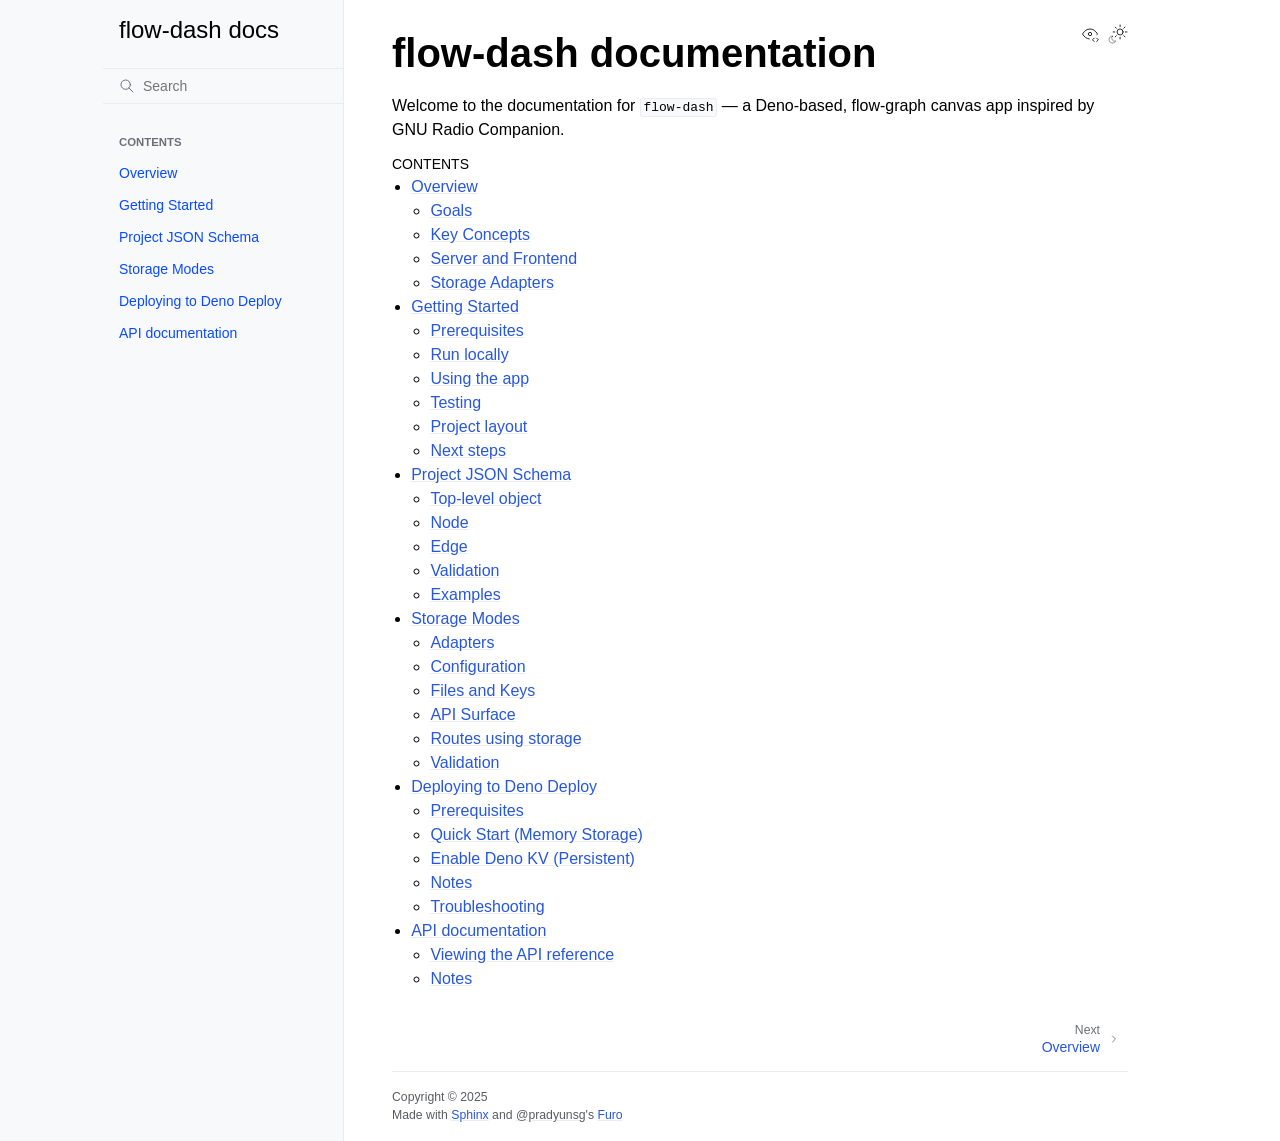
==== commit f630a17a: "Comitting Sphinx HTML documentation." ====
--- a/docs/_build/html/index.html
+++ b/docs/_build/html/index.html
@@ -197,6 +197,7 @@
 <li class="toctree-l1"><a class="reference internal" href="schema.html">Project JSON Schema</a></li>
 <li class="toctree-l1"><a class="reference internal" href="storage.html">Storage Modes</a></li>
 <li class="toctree-l1"><a class="reference internal" href="deploy.html">Deploying to Deno Deploy</a></li>
+<li class="toctree-l1"><a class="reference internal" href="api.html">API documentation</a></li>
 </ul>
 
 </div>
@@ -282,6 +283,11 @@
 <li class="toctree-l2"><a class="reference internal" href="deploy.html#troubleshooting">Troubleshooting</a></li>
 </ul>
 </li>
+<li class="toctree-l1"><a class="reference internal" href="api.html">API documentation</a><ul>
+<li class="toctree-l2"><a class="reference internal" href="api.html#viewing-the-api-reference">Viewing the API reference</a></li>
+<li class="toctree-l2"><a class="reference internal" href="api.html#notes">Notes</a></li>
+</ul>
+</li>
 </ul>
 </div>
 </section>
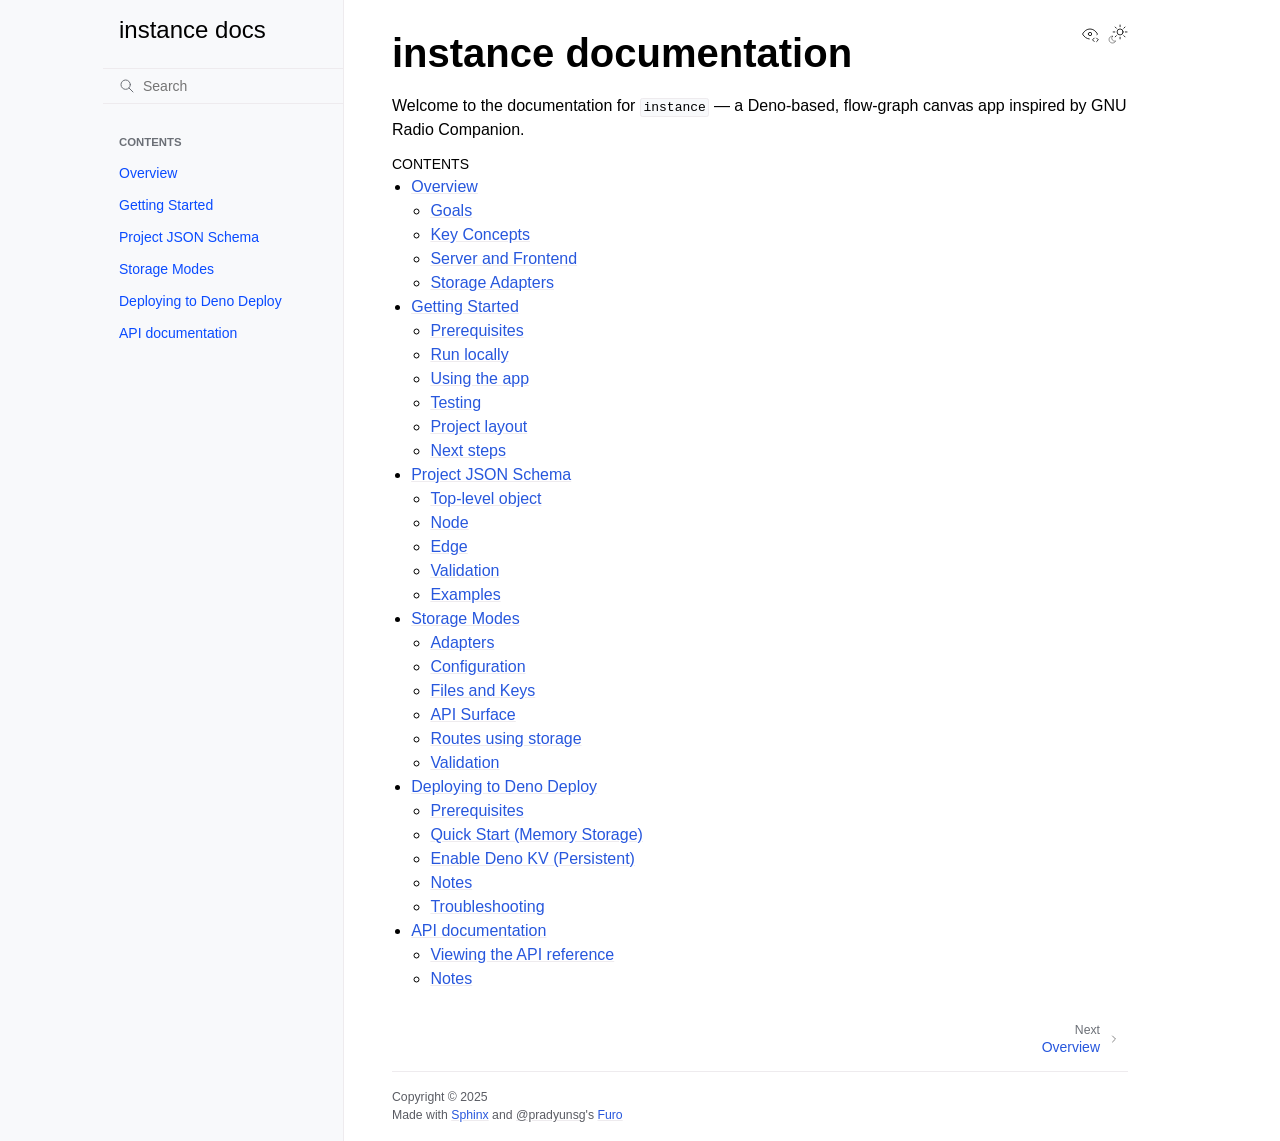
==== commit aeb0c8a5: "Correct project name everywhereI could find more." ====
--- a/docs/_build/html/index.html
+++ b/docs/_build/html/index.html
@@ -6,8 +6,8 @@
 <link rel="index" title="Index" href="genindex.html"><link rel="search" title="Search" href="search.html"><link rel="next" title="Overview" href="overview.html">
 
     <!-- Generated with Sphinx 8.2.3 and Furo 2025.09.25 -->
-        <title>flow-dash docs</title>
-      <link rel="stylesheet" type="text/css" href="_static/pygments.css?v=d111a655" />
+        <title>instance docs</title>
+      <link rel="stylesheet" type="text/css" href="_static/pygments.css?v=acfd86a5" />
     <link rel="stylesheet" type="text/css" href="_static/styles/furo.css?v=580074bf" />
     <link rel="stylesheet" type="text/css" href="_static/styles/furo-extensions.css?v=8dab3a3b" />
     
@@ -161,7 +161,7 @@
       </label>
     </div>
     <div class="header-center">
-      <a href="#"><div class="brand">flow-dash docs</div></a>
+      <a href="#"><div class="brand">instance docs</div></a>
     </div>
     <div class="header-right">
       <div class="theme-toggle-container theme-toggle-header">
@@ -182,7 +182,7 @@
       
       <div class="sidebar-sticky"><a class="sidebar-brand" href="#">
   
-  <span class="sidebar-brand-text">flow-dash docs</span>
+  <span class="sidebar-brand-text">instance docs</span>
   
 </a><form class="sidebar-search-container" method="get" action="search.html" role="search">
   <input class="sidebar-search" placeholder="Search" name="q" aria-label="Search">
@@ -236,9 +236,9 @@
           </label>
         </div>
         <article role="main" id="furo-main-content">
-          <section id="flow-dash-documentation">
-<h1>flow-dash documentation<a class="headerlink" href="#flow-dash-documentation" title="Link to this heading">¶</a></h1>
-<p>Welcome to the documentation for <code class="docutils literal notranslate"><span class="pre">flow-dash</span></code> — a Deno-based, flow-graph canvas app inspired by GNU Radio Companion.</p>
+          <section id="instance-documentation">
+<h1>instance documentation<a class="headerlink" href="#instance-documentation" title="Link to this heading">¶</a></h1>
+<p>Welcome to the documentation for <code class="docutils literal notranslate"><span class="pre">instance</span></code> — a Deno-based, flow-graph canvas app inspired by GNU Radio Companion.</p>
 <div class="toctree-wrapper compound">
 <p class="caption" role="heading"><span class="caption-text">Contents</span></p>
 <ul>
